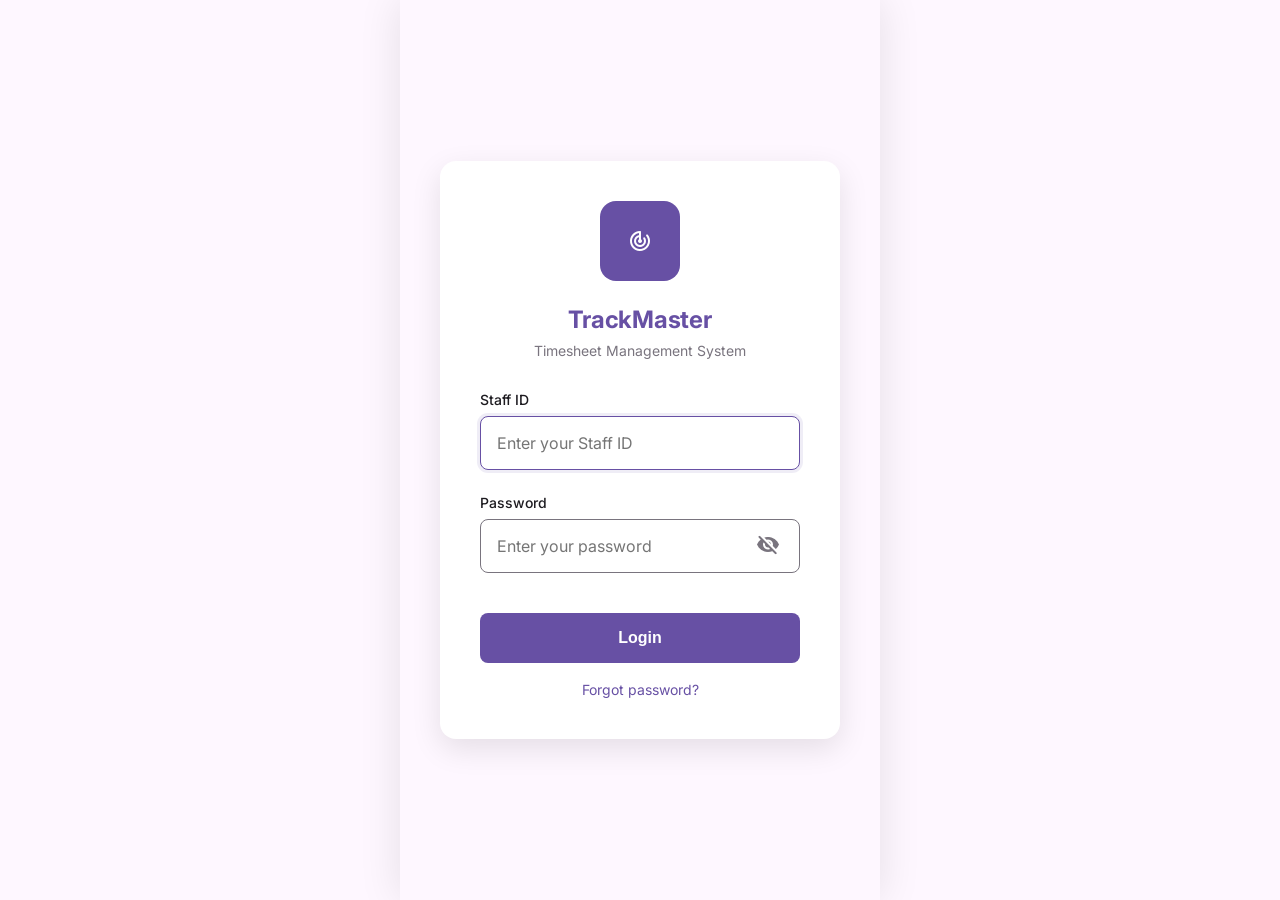
==== login.html @ 600b9b52 "Add files via upload" ====
<!DOCTYPE html>
<html lang="en">
<head>
  <meta charset="UTF-8">
  <meta name="viewport" content="width=device-width, initial-scale=1.0, maximum-scale=1.0, user-scalable=no">
  <meta name="theme-color" content="#6750A4">
  
  <!-- Preconnect for faster loading -->
  <link rel="preconnect" href="https://fonts.googleapis.com">
  <link rel="preconnect" href="https://fonts.gstatic.com" crossorigin>
  <link rel="preconnect" href="https://script.google.com">
  
  <link href="https://fonts.googleapis.com/css2?family=Inter:wght@300;400;500;600;700&display=swap" rel="stylesheet">
  <link href="https://fonts.googleapis.com/icon?family=Material+Icons+Round" rel="stylesheet">
  <link rel="stylesheet" href="style.css">
  
  <style>
    .login-container {
      width: 100%;
      height: 100vh;
      display: flex;
      align-items: center;
      justify-content: center;
      padding: var(--spacing-lg);
      background: var(--surface);
    }
    
    .login-card {
      background: white;
      border-radius: var(--radius-lg);
      padding: var(--spacing-3xl);
      box-shadow: 0 10px 30px rgba(0,0,0,0.1);
      text-align: center;
      width: 100%;
      max-width: 400px;
      animation: slideUp 0.5s ease;
    }
    
    @keyframes slideUp {
      from {
        opacity: 0;
        transform: translateY(20px);
      }
      to {
        opacity: 1;
        transform: translateY(0);
      }
    }
    
    .app-logo {
      width: 80px;
      height: 80px;
      border-radius: var(--radius-lg);
      background: var(--primary);
      color: var(--on-primary);
      display: flex;
      align-items: center;
      justify-content: center;
      margin: 0 auto var(--spacing-xl);
      font-size: 32px;
    }
    
    .app-title {
      font-size: 24px;
      font-weight: 700;
      color: var(--primary);
      margin-bottom: var(--spacing-sm);
    }
    
    .app-subtitle {
      color: var(--outline);
      margin-bottom: var(--spacing-2xl);
      font-size: 14px;
    }
    
    .form-group {
      margin-bottom: var(--spacing-xl);
      text-align: left;
    }
    
    .form-label {
      display: block;
      margin-bottom: var(--spacing-sm);
      font-weight: 500;
      font-size: 14px;
    }
    
    .form-input {
      width: 100%;
      padding: var(--spacing-lg);
      border: 1px solid var(--outline);
      border-radius: var(--radius-sm);
      font-size: 16px;
      font-family: inherit;
      background: white;
      transition: all 0.3s ease;
    }
    
    .form-input:focus {
      outline: none;
      border-color: var(--primary);
      box-shadow: 0 0 0 3px rgba(103, 80, 164, 0.1);
    }
    
    .password-container {
      position: relative;
    }
    
    .toggle-password {
      position: absolute;
      right: var(--spacing-lg);
      top: 50%;
      transform: translateY(-50%);
      background: transparent;
      border: none;
      color: var(--outline);
      cursor: pointer;
      padding: var(--spacing-xs);
    }
    
    .login-button {
      width: 100%;
      padding: var(--spacing-lg);
      background: var(--primary);
      color: white;
      border: none;
      border-radius: var(--radius-sm);
      font-size: 16px;
      font-weight: 600;
      cursor: pointer;
      margin: var(--spacing-lg) 0;
      transition: all 0.3s ease;
      position: relative;
      overflow: hidden;
    }
    
    .login-button:hover {
      background: #5A4790;
      transform: translateY(-2px);
      box-shadow: 0 4px 12px rgba(103, 80, 164, 0.3);
    }
    
    .login-button:active {
      transform: translateY(0);
    }
    
    .login-button.loading {
      pointer-events: none;
      opacity: 0.7;
    }
    
    .login-button.loading::after {
      content: '';
      position: absolute;
      width: 20px;
      height: 20px;
      top: 50%;
      left: 50%;
      margin-left: -10px;
      margin-top: -10px;
      border: 2px solid transparent;
      border-top-color: white;
      border-radius: 50%;
      animation: button-spin 0.8s linear infinite;
    }
    
    @keyframes button-spin {
      to { transform: rotate(360deg); }
    }
    
    .error-message {
      color: var(--error);
      margin: var(--spacing-md) 0;
      font-size: 14px;
      display: none;
      padding: var(--spacing-sm);
      background: rgba(179, 38, 30, 0.1);
      border-radius: var(--radius-sm);
    }
    
    .forgot-password {
      text-align: center;
    }
    
    .forgot-password a {
      color: var(--primary);
      text-decoration: none;
      font-size: 14px;
      transition: color 0.3s;
    }
    
    .forgot-password a:hover {
      color: #5A4790;
      text-decoration: underline;
    }
    
    @keyframes shake {
      0%, 100% { transform: translateX(0); }
      10%, 30%, 50%, 70%, 90% { transform: translateX(-5px); }
      20%, 40%, 60%, 80% { transform: translateX(5px); }
    }
    
    .shake {
      animation: shake 0.5s;
    }
    
    @media (prefers-color-scheme: dark) {
      .login-card {
        background: #2D2B30;
      }
      
      .form-input {
        background: rgba(255, 255, 255, 0.05);
        border-color: rgba(255, 255, 255, 0.2);
        color: var(--on-surface);
      }
    }
  </style>
  <script src="api.js"></script>
</head>
<body>
  <div class="login-container">
    <div class="login-card">
      <div class="app-logo">
        <span class="material-icons-round">track_changes</span>
      </div>
      
      <h1 class="app-title">TrackMaster</h1>
      <p class="app-subtitle">Timesheet Management System</p>
      
      <form id="loginForm" onsubmit="return false;" autocomplete="off">
        <div class="form-group">
          <label class="form-label">Staff ID</label>
          <input type="text" class="form-input" id="username" placeholder="Enter your Staff ID" required autocomplete="username">
        </div>
        
        <div class="form-group">
          <label class="form-label">Password</label>
          <div class="password-container">
            <input type="password" class="form-input" id="password" placeholder="Enter your password" required autocomplete="current-password">
            <button type="button" class="toggle-password" onclick="togglePassword()" tabindex="-1">
              <span class="material-icons-round" id="toggleIcon">visibility_off</span>
            </button>
          </div>
        </div>
        
        <div class="error-message" id="errorMessage"></div>
        
        <button class="login-button" id="loginButton" onclick="login()">
          <span class="button-text">Login</span>
        </button>
        
        <div class="forgot-password">
          <a href="#" onclick="forgotPassword()">Forgot password?</a>
        </div>
      </form>
    </div>
  </div>
  
  <!-- Loading Overlay -->
  <div class="loading-overlay" id="loading">
    <div class="spinner"></div>
    <div>Logging in...</div>
  </div>
  
  <!-- Toast Container -->
  <div class="toast-container" id="toastContainer"></div>
  
  <script>
    // Check for saved credentials
    function checkSavedCredentials() {
      const savedUser = localStorage.getItem('trackmaster_user');
      if (savedUser) {
        try {
          const userData = JSON.parse(savedUser);
          if (Date.now() < (userData.expiry || 0)) {
            window.location.href = 'index.html';
            return true;
          }
        } catch (e) {}
      }
      return false;
    }
    
    // Toggle password visibility
    function togglePassword() {
      const passwordInput = document.getElementById('password');
      const toggleIcon = document.getElementById('toggleIcon');
      
      if (passwordInput.type === 'password') {
        passwordInput.type = 'text';
        toggleIcon.textContent = 'visibility';
      } else {
        passwordInput.type = 'password';
        toggleIcon.textContent = 'visibility_off';
      }
    }
    
    // Login function
    async function login() {
      const username = document.getElementById('username').value.trim();
      const password = document.getElementById('password').value;
      const loginButton = document.getElementById('loginButton');
      const errorElement = document.getElementById('errorMessage');
      
      if (!username || !password) {
        showError('Please enter both Staff ID and password');
        return;
      }
      
      // Show loading state
      loginButton.classList.add('loading');
      loginButton.disabled = true;
      errorElement.style.display = 'none';
      
      try {
        const result = await API.login(username, password);
        
        if (result.success) {
          // Save user data
          const userData = {
            ...result.user,
            expiry: Date.now() + (7 * 24 * 60 * 60 * 1000) // 7 days
          };
          
          localStorage.setItem('trackmaster_user', JSON.stringify(userData));
          
          showToast('Login successful! Redirecting...', 'success');
          
          setTimeout(() => {
            window.location.href = 'index.html';
          }, 1000);
        } else {
          loginButton.classList.remove('loading');
          loginButton.disabled = false;
          showError(result.message || 'Invalid credentials');
        }
      } catch (error) {
        loginButton.classList.remove('loading');
        loginButton.disabled = false;
        showError('Connection error. Please try again.');
      }
    }
    
    // Show error message
    function showError(message) {
      const errorElement = document.getElementById('errorMessage');
      errorElement.textContent = message;
      errorElement.style.display = 'block';
      errorElement.classList.add('shake');
      
      setTimeout(() => {
        errorElement.classList.remove('shake');
      }, 500);
    }
    
    // Show toast
    function showToast(message, type) {
      const toast = document.createElement('div');
      toast.className = `toast ${type}`;
      toast.textContent = message;
      
      document.getElementById('toastContainer').appendChild(toast);
      
      setTimeout(() => {
        toast.remove();
      }, 3000);
    }
    
    // Forgot password
    function forgotPassword() {
      showToast('Please contact your administrator', 'info');
    }
    
    // Enter key to submit
    document.addEventListener('keypress', function(e) {
      if (e.key === 'Enter') {
        login();
      }
    });
    
    // Check saved credentials on load
    window.onload = function() {
      if (!checkSavedCredentials()) {
        document.getElementById('username').focus();
      }
    };
  </script>
</body>
</html>
---- style.css ----
/* style.css - Complete optimized version */
:root {
  /* Colors */
  --primary: #6750A4;
  --primary-light: #EADDFF;
  --on-primary: #FFFFFF;
  --surface: #FEF7FF;
  --surface-container: #F3EDF7;
  --on-surface: #1D1B20;
  --outline: #79747E;
  --error: #B3261E;
  --success: #0D904F;
  --warning: #FFC107;
  --info: #17A2B8;
  
  /* Shadows */
  --shadow: 0 2px 8px rgba(0,0,0,0.1);
  --shadow-lg: 0 4px 12px rgba(0,0,0,0.15);
  
  /* Border Radius */
  --radius-sm: 8px;
  --radius-md: 12px;
  --radius-lg: 16px;
  --radius-xl: 24px;
  --radius-full: 999px;
  
  /* Spacing */
  --spacing-xs: 4px;
  --spacing-sm: 8px;
  --spacing-md: 12px;
  --spacing-lg: 16px;
  --spacing-xl: 24px;
  --spacing-2xl: 32px;
  --spacing-3xl: 40px;
  
  /* Layout */
  --header-height: 64px;
  --safe-top: env(safe-area-inset-top, 0);
  --safe-bottom: env(safe-area-inset-bottom, 0);
}

/* Reset */
* {
  margin: 0;
  padding: 0;
  box-sizing: border-box;
  -webkit-tap-highlight-color: transparent;
}

/* Base */
html, body {
  width: 100%;
  height: 100%;
  overflow: hidden;
  font-family: 'Inter', -apple-system, BlinkMacSystemFont, sans-serif;
  background: var(--surface);
  color: var(--on-surface);
  -webkit-font-smoothing: antialiased;
}

/* App Container */
#app {
  width: 100%;
  height: 100%;
  position: relative;
  overflow: hidden;
}

/* App Shell */
.app-shell {
  width: 100%;
  height: 100%;
  display: flex;
  flex-direction: column;
}

/* App Bar */
.app-bar {
  background: var(--primary);
  color: var(--on-primary);
  padding: var(--spacing-md) var(--spacing-lg);
  padding-top: calc(var(--spacing-md) + var(--safe-top));
  display: flex;
  justify-content: space-between;
  align-items: center;
  z-index: 100;
  position: relative;
  box-shadow: var(--shadow);
}

.app-bar-content {
  display: flex;
  align-items: center;
  gap: var(--spacing-md);
  flex: 1;
}

.app-title {
  font-size: 20px;
  font-weight: 600;
  letter-spacing: -0.25px;
}

.app-actions {
  display: flex;
  align-items: center;
  gap: var(--spacing-sm);
}

/* Main Content */
.main-content {
  flex: 1;
  overflow: hidden;
  position: relative;
}

.page-container {
  width: 100%;
  height: 100%;
  overflow-y: auto;
  -webkit-overflow-scrolling: touch;
  padding: var(--spacing-lg);
  padding-bottom: calc(80px + var(--safe-bottom));
}

.page {
  width: 100%;
  min-height: 100%;
}

/* Bottom Navigation */
.bottom-nav {
  background: rgba(255, 255, 255, 0.95);
  backdrop-filter: blur(20px);
  -webkit-backdrop-filter: blur(20px);
  border-top: 1px solid rgba(0, 0, 0, 0.1);
  display: flex;
  justify-content: space-around;
  padding: var(--spacing-sm) var(--spacing-xs);
  padding-bottom: calc(var(--spacing-sm) + var(--safe-bottom));
  position: fixed;
  bottom: 0;
  left: 0;
  right: 0;
  z-index: 100;
}

.nav-item {
  display: flex;
  flex-direction: column;
  align-items: center;
  gap: var(--spacing-xs);
  color: var(--outline);
  text-decoration: none;
  padding: var(--spacing-sm);
  border-radius: var(--radius-lg);
  transition: all 0.2s;
  flex: 1;
  max-width: 80px;
}

.nav-item.active {
  color: var(--primary);
  background: var(--primary-light);
}

.nav-icon {
  font-size: 24px;
  width: 24px;
  height: 24px;
  display: flex;
  align-items: center;
  justify-content: center;
}

.nav-label {
  font-size: 11px;
  font-weight: 500;
  letter-spacing: 0.5px;
}

/* Floating Action Button */
.fab {
  position: fixed;
  bottom: calc(80px + var(--safe-bottom));
  right: var(--spacing-lg);
  width: 56px;
  height: 56px;
  border-radius: var(--radius-xl);
  background: var(--primary);
  color: var(--on-primary);
  border: none;
  box-shadow: var(--shadow-lg);
  display: flex;
  align-items: center;
  justify-content: center;
  cursor: pointer;
  z-index: 99;
  transition: all 0.2s;
}

.fab:active {
  transform: scale(0.95);
  box-shadow: var(--shadow);
}

/* Buttons */
.icon-button {
  width: 40px;
  height: 40px;
  border-radius: var(--radius-full);
  background: transparent;
  border: none;
  color: inherit;
  display: flex;
  align-items: center;
  justify-content: center;
  cursor: pointer;
  transition: background 0.2s;
}

.icon-button:active {
  background: rgba(255, 255, 255, 0.1);
}

.btn {
  padding: var(--spacing-md) var(--spacing-xl);
  border-radius: var(--radius-sm);
  border: none;
  font-size: 16px;
  font-weight: 600;
  font-family: inherit;
  cursor: pointer;
  transition: all 0.2s;
  display: inline-flex;
  align-items: center;
  justify-content: center;
  gap: var(--spacing-sm);
}

.btn-primary {
  background: var(--primary);
  color: var(--on-primary);
}

.btn-primary:active {
  background: #5A4790;
  transform: scale(0.98);
}

.btn-secondary {
  background: var(--surface-container);
  color: var(--on-surface);
  border: 1px solid var(--outline);
}

.btn-secondary:active {
  background: var(--surface);
  transform: scale(0.98);
}

.btn-full {
  width: 100%;
}

/* Cards */
.card {
  background: white;
  border-radius: var(--radius-md);
  padding: var(--spacing-lg);
  margin-bottom: var(--spacing-lg);
  box-shadow: var(--shadow);
  border: 1px solid rgba(0, 0, 0, 0.05);
}

.card-header {
  display: flex;
  justify-content: space-between;
  align-items: center;
  margin-bottom: var(--spacing-md);
}

.card-title {
  font-size: 16px;
  font-weight: 600;
  color: var(--primary);
  display: flex;
  align-items: center;
  gap: var(--spacing-sm);
}

/* Forms */
.form-group {
  margin-bottom: var(--spacing-lg);
}

.form-label {
  display: block;
  margin-bottom: var(--spacing-sm);
  font-weight: 500;
  font-size: 14px;
}

.form-label.required::after {
  content: '*';
  color: var(--error);
  margin-left: 4px;
}

.form-input {
  width: 100%;
  padding: var(--spacing-md);
  border: 1px solid var(--outline);
  border-radius: var(--radius-sm);
  font-size: 14px;
  font-family: inherit;
  background: white;
  transition: border-color 0.2s;
}

.form-input:focus {
  outline: none;
  border-color: var(--primary);
  box-shadow: 0 0 0 3px rgba(103, 80, 164, 0.1);
}

textarea.form-input {
  resize: vertical;
  min-height: 100px;
}

/* Stats Grid */
.stats-grid {
  display: grid;
  grid-template-columns: repeat(2, 1fr);
  gap: var(--spacing-md);
}

.stat-card {
  background: var(--surface-container);
  border-radius: var(--radius-sm);
  padding: var(--spacing-lg);
  text-align: center;
}

.stat-value {
  font-size: 24px;
  font-weight: 700;
  color: var(--primary);
  line-height: 1;
  margin-bottom: var(--spacing-xs);
}

.stat-label {
  font-size: 12px;
  color: var(--outline);
  font-weight: 500;
}

/* Activity List */
.activity-list {
  display: flex;
  flex-direction: column;
  gap: var(--spacing-md);
}

.activity-item {
  background: white;
  border-radius: var(--radius-md);
  padding: var(--spacing-lg);
  border-left: 4px solid var(--primary);
  box-shadow: var(--shadow);
  transition: transform 0.2s;
  cursor: pointer;
}

.activity-item:active {
  transform: scale(0.98);
}

.activity-item.pending {
  border-left-color: var(--warning);
}

.activity-header {
  display: flex;
  justify-content: space-between;
  margin-bottom: var(--spacing-sm);
}

.activity-date {
  font-size: 12px;
  color: var(--outline);
}

.activity-day {
  font-size: 12px;
  font-weight: 600;
  color: var(--primary);
}

.activity-description {
  font-size: 14px;
  margin-bottom: var(--spacing-sm);
  line-height: 1.5;
}

.activity-meta {
  display: flex;
  gap: var(--spacing-md);
  font-size: 12px;
  color: var(--outline);
}

.activity-meta-item {
  display: flex;
  align-items: center;
  gap: 4px;
}

/* Team Grid */
.team-grid {
  display: grid;
  grid-template-columns: 1fr;
  gap: var(--spacing-md);
}

.team-member {
  background: var(--surface-container);
  border-radius: var(--radius-md);
  padding: var(--spacing-lg);
  cursor: pointer;
  transition: transform 0.2s;
}

.team-member:active {
  transform: scale(0.98);
}

.member-header {
  display: flex;
  align-items: center;
  gap: var(--spacing-md);
  margin-bottom: var(--spacing-md);
}

.member-avatar {
  width: 48px;
  height: 48px;
  border-radius: var(--radius-full);
  background: var(--primary);
  color: white;
  display: flex;
  align-items: center;
  justify-content: center;
  font-weight: 600;
  font-size: 18px;
}

.member-info h4 {
  font-size: 16px;
  margin-bottom: 4px;
}

.member-role {
  font-size: 12px;
  color: var(--outline);
}

.member-id {
  font-size: 12px;
  color: var(--primary);
  font-weight: 600;
  margin-bottom: 4px;
}

.member-contact {
  font-size: 12px;
  color: var(--outline);
}

/* Report Types */
.report-types {
  display: grid;
  grid-template-columns: repeat(2, 1fr);
  gap: 12px;
  margin-bottom: 24px;
}

.report-type-card {
  background: var(--surface-container);
  border-radius: var(--radius-md);
  padding: 20px;
  text-align: center;
  cursor: pointer;
  transition: all 0.2s;
  border: 2px solid transparent;
}

.report-type-card.selected {
  border-color: var(--primary);
  background: var(--primary-light);
}

.report-icon {
  width: 48px;
  height: 48px;
  border-radius: 12px;
  background: var(--primary-light);
  color: var(--primary);
  display: flex;
  align-items: center;
  justify-content: center;
  margin: 0 auto 12px;
  font-size: 20px;
}

.report-type-card.selected .report-icon {
  background: var(--primary);
  color: white;
}

/* Format Options */
.format-options {
  display: flex;
  gap: 12px;
  margin-top: 8px;
}

.format-option {
  flex: 1;
  padding: 12px;
  border: 2px solid var(--outline);
  border-radius: 8px;
  text-align: center;
  cursor: pointer;
  transition: all 0.2s;
}

.format-option.selected {
  border-color: var(--primary);
  background: var(--primary-light);
}

/* More Menu */
.more-menu {
  display: flex;
  flex-direction: column;
  gap: var(--spacing-sm);
}

.more-item {
  display: flex;
  align-items: center;
  gap: var(--spacing-lg);
  padding: var(--spacing-lg);
  background: var(--surface-container);
  border-radius: var(--radius-md);
  cursor: pointer;
  transition: all 0.2s;
}

.more-item:active {
  transform: scale(0.98);
  background: var(--primary-light);
}

.more-icon {
  width: 40px;
  height: 40px;
  border-radius: var(--radius-full);
  background: var(--primary-light);
  color: var(--primary);
  display: flex;
  align-items: center;
  justify-content: center;
}

.more-content {
  flex: 1;
}

.more-title {
  font-weight: 600;
  margin-bottom: 4px;
}

.more-subtitle {
  font-size: 12px;
  color: var(--outline);
}

.version-info {
  text-align: center;
  padding: var(--spacing-xl);
  color: var(--outline);
  font-size: 12px;
}

/* Offline Indicator */
.offline-indicator {
  position: fixed;
  top: calc(64px + var(--safe-top));
  left: 0;
  right: 0;
  background: var(--warning);
  color: white;
  text-align: center;
  padding: var(--spacing-sm);
  font-size: 14px;
  font-weight: 500;
  z-index: 99;
  animation: slideDown 0.3s ease;
  display: flex;
  align-items: center;
  justify-content: center;
  gap: var(--spacing-sm);
}

@keyframes slideDown {
  from { transform: translateY(-100%); }
  to { transform: translateY(0); }
}

/* Loading States */
.loading-overlay {
  display: none;
  position: fixed;
  top: 0;
  left: 0;
  right: 0;
  bottom: 0;
  background: rgba(0,0,0,0.5);
  z-index: 2000;
  flex-direction: column;
  align-items: center;
  justify-content: center;
  color: white;
}

.spinner {
  width: 48px;
  height: 48px;
  border: 4px solid rgba(255,255,255,0.3);
  border-top-color: white;
  border-radius: 50%;
  animation: spin 1s linear infinite;
  margin-bottom: 16px;
}

@keyframes spin {
  to { transform: rotate(360deg); }
}

/* Toast */
.toast-container {
  position: fixed;
  bottom: calc(80px + var(--safe-bottom) + var(--spacing-lg));
  left: 0;
  right: 0;
  z-index: 2000;
  display: flex;
  flex-direction: column;
  align-items: center;
  pointer-events: none;
}

.toast {
  background: var(--on-surface);
  color: white;
  padding: 12px 24px;
  border-radius: var(--radius-full);
  font-size: 14px;
  font-weight: 500;
  box-shadow: var(--shadow-lg);
  animation: slideUp 0.3s ease;
  margin-bottom: var(--spacing-sm);
  max-width: 90%;
  text-align: center;
}

.toast.success {
  background: var(--success);
}

.toast.error {
  background: var(--error);
}

.toast.warning {
  background: var(--warning);
  color: var(--on-surface);
}

.toast.info {
  background: var(--info);
}

@keyframes slideUp {
  from {
    transform: translateY(100%);
    opacity: 0;
  }
  to {
    transform: translateY(0);
    opacity: 1;
  }
}

/* Dark Mode */
@media (prefers-color-scheme: dark) {
  :root {
    --surface: #1D1B20;
    --surface-container: #2D2B30;
    --on-surface: #E6E1E5;
  }
  
  .card,
  .activity-item {
    background: var(--surface-container);
  }
  
  .stat-card {
    background: rgba(255, 255, 255, 0.05);
  }
  
  .bottom-nav {
    background: rgba(45, 45, 45, 0.95);
    border-top: 1px solid rgba(255, 255, 255, 0.1);
  }
  
  .form-input {
    background: rgba(255, 255, 255, 0.05);
    border-color: rgba(255, 255, 255, 0.2);
    color: var(--on-surface);
  }
}

/* Tablet and Desktop */
@media (min-width: 768px) {
  body {
    max-width: 480px;
    margin: 0 auto;
    box-shadow: 0 0 40px rgba(0,0,0,0.1);
  }
  
  .bottom-nav {
    max-width: 480px;
    left: 50%;
    transform: translateX(-50%);
  }
  
  .fab {
    right: calc(50% - 240px + var(--spacing-lg));
  }
}

/* Loading Skeleton */
.skeleton {
  background: linear-gradient(90deg, #f0f0f0 25%, #e0e0e0 50%, #f0f0f0 75%);
  background-size: 200% 100%;
  animation: loading 1.5s infinite;
  border-radius: var(--radius-sm);
}

@keyframes loading {
  0% { background-position: 200% 0; }
  100% { background-position: -200% 0; }
}
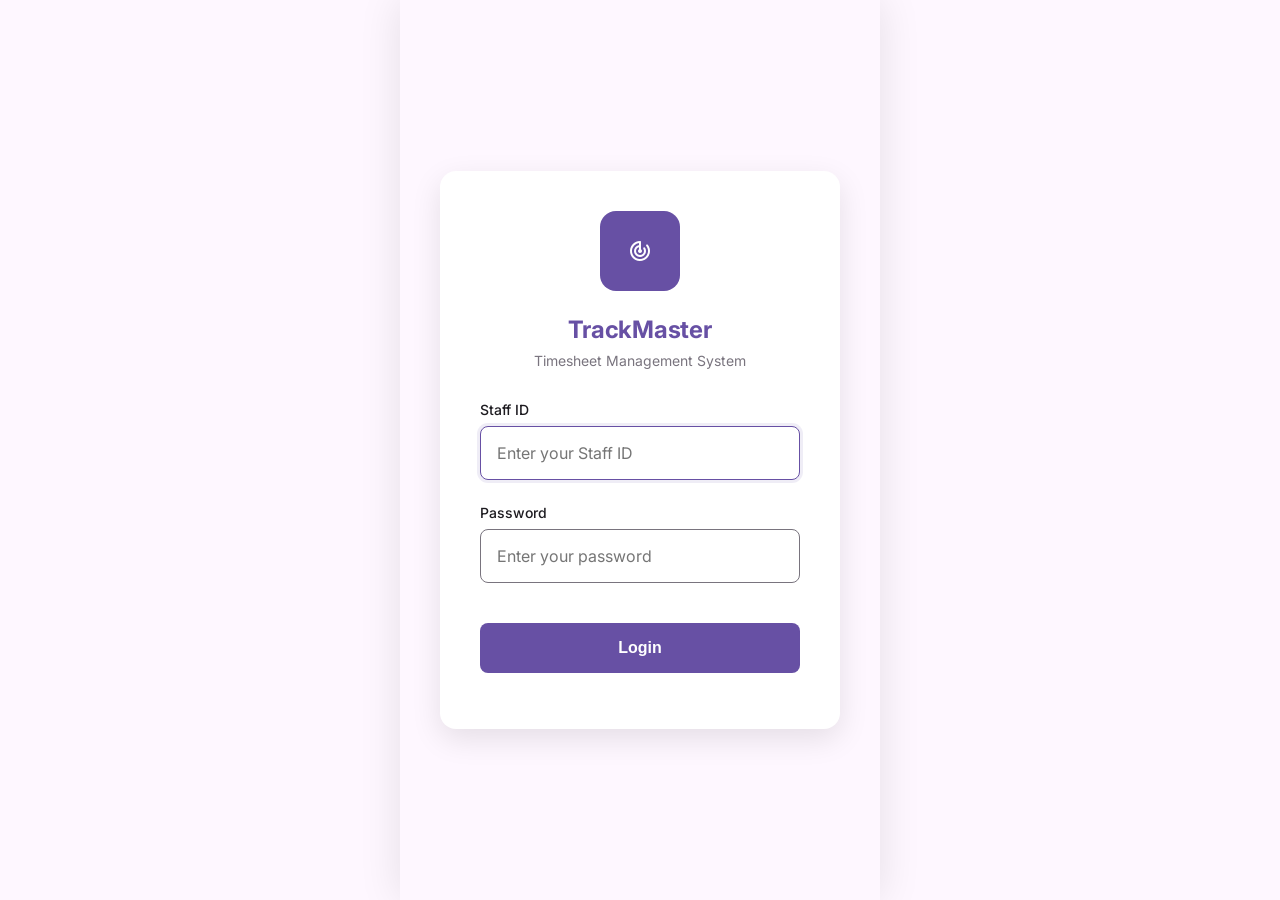
==== commit 9ff1576a: "Refactor login form and improve error handling Removed unused preconnect links and password toggle f" ====
--- a/login.html
+++ b/login.html
@@ -5,11 +5,8 @@
   <meta name="viewport" content="width=device-width, initial-scale=1.0, maximum-scale=1.0, user-scalable=no">
   <meta name="theme-color" content="#6750A4">
   
-  <!-- Preconnect for faster loading -->
   <link rel="preconnect" href="https://fonts.googleapis.com">
   <link rel="preconnect" href="https://fonts.gstatic.com" crossorigin>
-  <link rel="preconnect" href="https://script.google.com">
-  
   <link href="https://fonts.googleapis.com/css2?family=Inter:wght@300;400;500;600;700&display=swap" rel="stylesheet">
   <link href="https://fonts.googleapis.com/icon?family=Material+Icons+Round" rel="stylesheet">
   <link rel="stylesheet" href="style.css">
@@ -33,18 +30,6 @@
       text-align: center;
       width: 100%;
       max-width: 400px;
-      animation: slideUp 0.5s ease;
-    }
-    
-    @keyframes slideUp {
-      from {
-        opacity: 0;
-        transform: translateY(20px);
-      }
-      to {
-        opacity: 1;
-        transform: translateY(0);
-      }
     }
     
     .app-logo {
@@ -52,7 +37,7 @@
       height: 80px;
       border-radius: var(--radius-lg);
       background: var(--primary);
-      color: var(--on-primary);
+      color: white;
       display: flex;
       align-items: center;
       justify-content: center;
@@ -93,29 +78,13 @@
       font-size: 16px;
       font-family: inherit;
       background: white;
-      transition: all 0.3s ease;
+      transition: border-color 0.2s;
     }
     
     .form-input:focus {
       outline: none;
       border-color: var(--primary);
-      box-shadow: 0 0 0 3px rgba(103, 80, 164, 0.1);
-    }
-    
-    .password-container {
-      position: relative;
-    }
-    
-    .toggle-password {
-      position: absolute;
-      right: var(--spacing-lg);
-      top: 50%;
-      transform: translateY(-50%);
-      background: transparent;
-      border: none;
-      color: var(--outline);
-      cursor: pointer;
-      padding: var(--spacing-xs);
+      box-shadow: 0 0 0 3px rgba(103,80,164,0.1);
     }
     
     .login-button {
@@ -129,43 +98,12 @@
       font-weight: 600;
       cursor: pointer;
       margin: var(--spacing-lg) 0;
-      transition: all 0.3s ease;
-      position: relative;
-      overflow: hidden;
-    }
-    
-    .login-button:hover {
+      transition: all 0.2s;
+    }
+    
+    .login-button:active {
+      transform: scale(0.98);
       background: #5A4790;
-      transform: translateY(-2px);
-      box-shadow: 0 4px 12px rgba(103, 80, 164, 0.3);
-    }
-    
-    .login-button:active {
-      transform: translateY(0);
-    }
-    
-    .login-button.loading {
-      pointer-events: none;
-      opacity: 0.7;
-    }
-    
-    .login-button.loading::after {
-      content: '';
-      position: absolute;
-      width: 20px;
-      height: 20px;
-      top: 50%;
-      left: 50%;
-      margin-left: -10px;
-      margin-top: -10px;
-      border: 2px solid transparent;
-      border-top-color: white;
-      border-radius: 50%;
-      animation: button-spin 0.8s linear infinite;
-    }
-    
-    @keyframes button-spin {
-      to { transform: rotate(360deg); }
     }
     
     .error-message {
@@ -173,47 +111,80 @@
       margin: var(--spacing-md) 0;
       font-size: 14px;
       display: none;
-      padding: var(--spacing-sm);
-      background: rgba(179, 38, 30, 0.1);
-      border-radius: var(--radius-sm);
-    }
-    
-    .forgot-password {
-      text-align: center;
-    }
-    
-    .forgot-password a {
-      color: var(--primary);
-      text-decoration: none;
-      font-size: 14px;
-      transition: color 0.3s;
-    }
-    
-    .forgot-password a:hover {
-      color: #5A4790;
-      text-decoration: underline;
     }
     
     @keyframes shake {
-      0%, 100% { transform: translateX(0); }
-      10%, 30%, 50%, 70%, 90% { transform: translateX(-5px); }
-      20%, 40%, 60%, 80% { transform: translateX(5px); }
+      0%,100%{transform:translateX(0)}
+      10%,30%,50%,70%,90%{transform:translateX(-5px)}
+      20%,40%,60%,80%{transform:translateX(5px)}
     }
     
     .shake {
       animation: shake 0.5s;
     }
     
+    .loading-overlay {
+      display: none;
+      position: fixed;
+      top: 0;
+      left: 0;
+      right: 0;
+      bottom: 0;
+      background: rgba(0,0,0,0.5);
+      z-index: 2000;
+      flex-direction: column;
+      align-items: center;
+      justify-content: center;
+      color: white;
+    }
+    
+    .spinner {
+      width: 48px;
+      height: 48px;
+      border: 4px solid rgba(255,255,255,0.3);
+      border-top-color: white;
+      border-radius: 50%;
+      animation: spin 1s linear infinite;
+      margin-bottom: 16px;
+    }
+    
+    @keyframes spin {
+      to { transform: rotate(360deg); }
+    }
+    
+    .toast-container {
+      position: fixed;
+      bottom: 30px;
+      left: 0;
+      right: 0;
+      z-index: 2000;
+      display: flex;
+      flex-direction: column;
+      align-items: center;
+      pointer-events: none;
+    }
+    
+    .toast {
+      background: var(--on-surface);
+      color: white;
+      padding: 12px 24px;
+      border-radius: 50px;
+      font-size: 14px;
+      animation: slideUp 0.3s ease;
+      margin-bottom: 10px;
+    }
+    
+    .toast.success { background: var(--success); }
+    .toast.error { background: var(--error); }
+    
+    @keyframes slideUp {
+      from { transform: translateY(100%); opacity: 0; }
+      to { transform: translateY(0); opacity: 1; }
+    }
+    
     @media (prefers-color-scheme: dark) {
-      .login-card {
-        background: #2D2B30;
-      }
-      
-      .form-input {
-        background: rgba(255, 255, 255, 0.05);
-        border-color: rgba(255, 255, 255, 0.2);
-        color: var(--on-surface);
-      }
+      .login-card { background: #2D2B30; }
+      .form-input { background: rgba(255,255,255,0.05); border-color: rgba(255,255,255,0.2); color: var(--on-surface); }
     }
   </style>
   <script src="api.js"></script>
@@ -228,7 +199,7 @@
       <h1 class="app-title">TrackMaster</h1>
       <p class="app-subtitle">Timesheet Management System</p>
       
-      <form id="loginForm" onsubmit="return false;" autocomplete="off">
+      <form onsubmit="return false;">
         <div class="form-group">
           <label class="form-label">Staff ID</label>
           <input type="text" class="form-input" id="username" placeholder="Enter your Staff ID" required autocomplete="username">
@@ -236,67 +207,24 @@
         
         <div class="form-group">
           <label class="form-label">Password</label>
-          <div class="password-container">
-            <input type="password" class="form-input" id="password" placeholder="Enter your password" required autocomplete="current-password">
-            <button type="button" class="toggle-password" onclick="togglePassword()" tabindex="-1">
-              <span class="material-icons-round" id="toggleIcon">visibility_off</span>
-            </button>
-          </div>
+          <input type="password" class="form-input" id="password" placeholder="Enter your password" required autocomplete="current-password">
         </div>
         
         <div class="error-message" id="errorMessage"></div>
         
-        <button class="login-button" id="loginButton" onclick="login()">
-          <span class="button-text">Login</span>
-        </button>
-        
-        <div class="forgot-password">
-          <a href="#" onclick="forgotPassword()">Forgot password?</a>
-        </div>
+        <button class="login-button" id="loginButton" onclick="login()">Login</button>
       </form>
     </div>
   </div>
   
-  <!-- Loading Overlay -->
   <div class="loading-overlay" id="loading">
     <div class="spinner"></div>
     <div>Logging in...</div>
   </div>
   
-  <!-- Toast Container -->
   <div class="toast-container" id="toastContainer"></div>
   
   <script>
-    // Check for saved credentials
-    function checkSavedCredentials() {
-      const savedUser = localStorage.getItem('trackmaster_user');
-      if (savedUser) {
-        try {
-          const userData = JSON.parse(savedUser);
-          if (Date.now() < (userData.expiry || 0)) {
-            window.location.href = 'index.html';
-            return true;
-          }
-        } catch (e) {}
-      }
-      return false;
-    }
-    
-    // Toggle password visibility
-    function togglePassword() {
-      const passwordInput = document.getElementById('password');
-      const toggleIcon = document.getElementById('toggleIcon');
-      
-      if (passwordInput.type === 'password') {
-        passwordInput.type = 'text';
-        toggleIcon.textContent = 'visibility';
-      } else {
-        passwordInput.type = 'password';
-        toggleIcon.textContent = 'visibility_off';
-      }
-    }
-    
-    // Login function
     async function login() {
       const username = document.getElementById('username').value.trim();
       const password = document.getElementById('password').value;
@@ -304,86 +232,72 @@
       const errorElement = document.getElementById('errorMessage');
       
       if (!username || !password) {
-        showError('Please enter both Staff ID and password');
+        showError('Please enter both fields');
         return;
       }
       
-      // Show loading state
-      loginButton.classList.add('loading');
       loginButton.disabled = true;
+      loginButton.textContent = 'Logging in...';
+      document.getElementById('loading').style.display = 'flex';
       errorElement.style.display = 'none';
       
       try {
         const result = await API.login(username, password);
         
         if (result.success) {
-          // Save user data
           const userData = {
             ...result.user,
-            expiry: Date.now() + (7 * 24 * 60 * 60 * 1000) // 7 days
+            expiry: Date.now() + (7 * 24 * 60 * 60 * 1000)
           };
-          
           localStorage.setItem('trackmaster_user', JSON.stringify(userData));
           
-          showToast('Login successful! Redirecting...', 'success');
-          
-          setTimeout(() => {
-            window.location.href = 'index.html';
-          }, 1000);
+          showToast('Login successful!', 'success');
+          setTimeout(() => window.location.href = 'index.html', 1000);
         } else {
-          loginButton.classList.remove('loading');
           loginButton.disabled = false;
+          loginButton.textContent = 'Login';
           showError(result.message || 'Invalid credentials');
         }
       } catch (error) {
-        loginButton.classList.remove('loading');
         loginButton.disabled = false;
+        loginButton.textContent = 'Login';
         showError('Connection error. Please try again.');
+      } finally {
+        document.getElementById('loading').style.display = 'none';
       }
     }
     
-    // Show error message
     function showError(message) {
-      const errorElement = document.getElementById('errorMessage');
-      errorElement.textContent = message;
-      errorElement.style.display = 'block';
-      errorElement.classList.add('shake');
-      
-      setTimeout(() => {
-        errorElement.classList.remove('shake');
-      }, 500);
-    }
-    
-    // Show toast
+      const error = document.getElementById('errorMessage');
+      error.textContent = message;
+      error.style.display = 'block';
+      error.classList.add('shake');
+      setTimeout(() => error.classList.remove('shake'), 500);
+    }
+    
     function showToast(message, type) {
       const toast = document.createElement('div');
       toast.className = `toast ${type}`;
       toast.textContent = message;
-      
       document.getElementById('toastContainer').appendChild(toast);
-      
-      setTimeout(() => {
-        toast.remove();
-      }, 3000);
-    }
-    
-    // Forgot password
-    function forgotPassword() {
-      showToast('Please contact your administrator', 'info');
-    }
-    
-    // Enter key to submit
-    document.addEventListener('keypress', function(e) {
-      if (e.key === 'Enter') {
-        login();
+      setTimeout(() => toast.remove(), 3000);
+    }
+    
+    document.addEventListener('keypress', (e) => {
+      if (e.key === 'Enter') login();
+    });
+    
+    window.onload = () => {
+      const savedUser = localStorage.getItem('trackmaster_user');
+      if (savedUser) {
+        try {
+          const userData = JSON.parse(savedUser);
+          if (Date.now() < userData.expiry) {
+            window.location.href = 'index.html';
+          }
+        } catch (e) {}
       }
-    });
-    
-    // Check saved credentials on load
-    window.onload = function() {
-      if (!checkSavedCredentials()) {
-        document.getElementById('username').focus();
-      }
+      document.getElementById('username').focus();
     };
   </script>
 </body>
